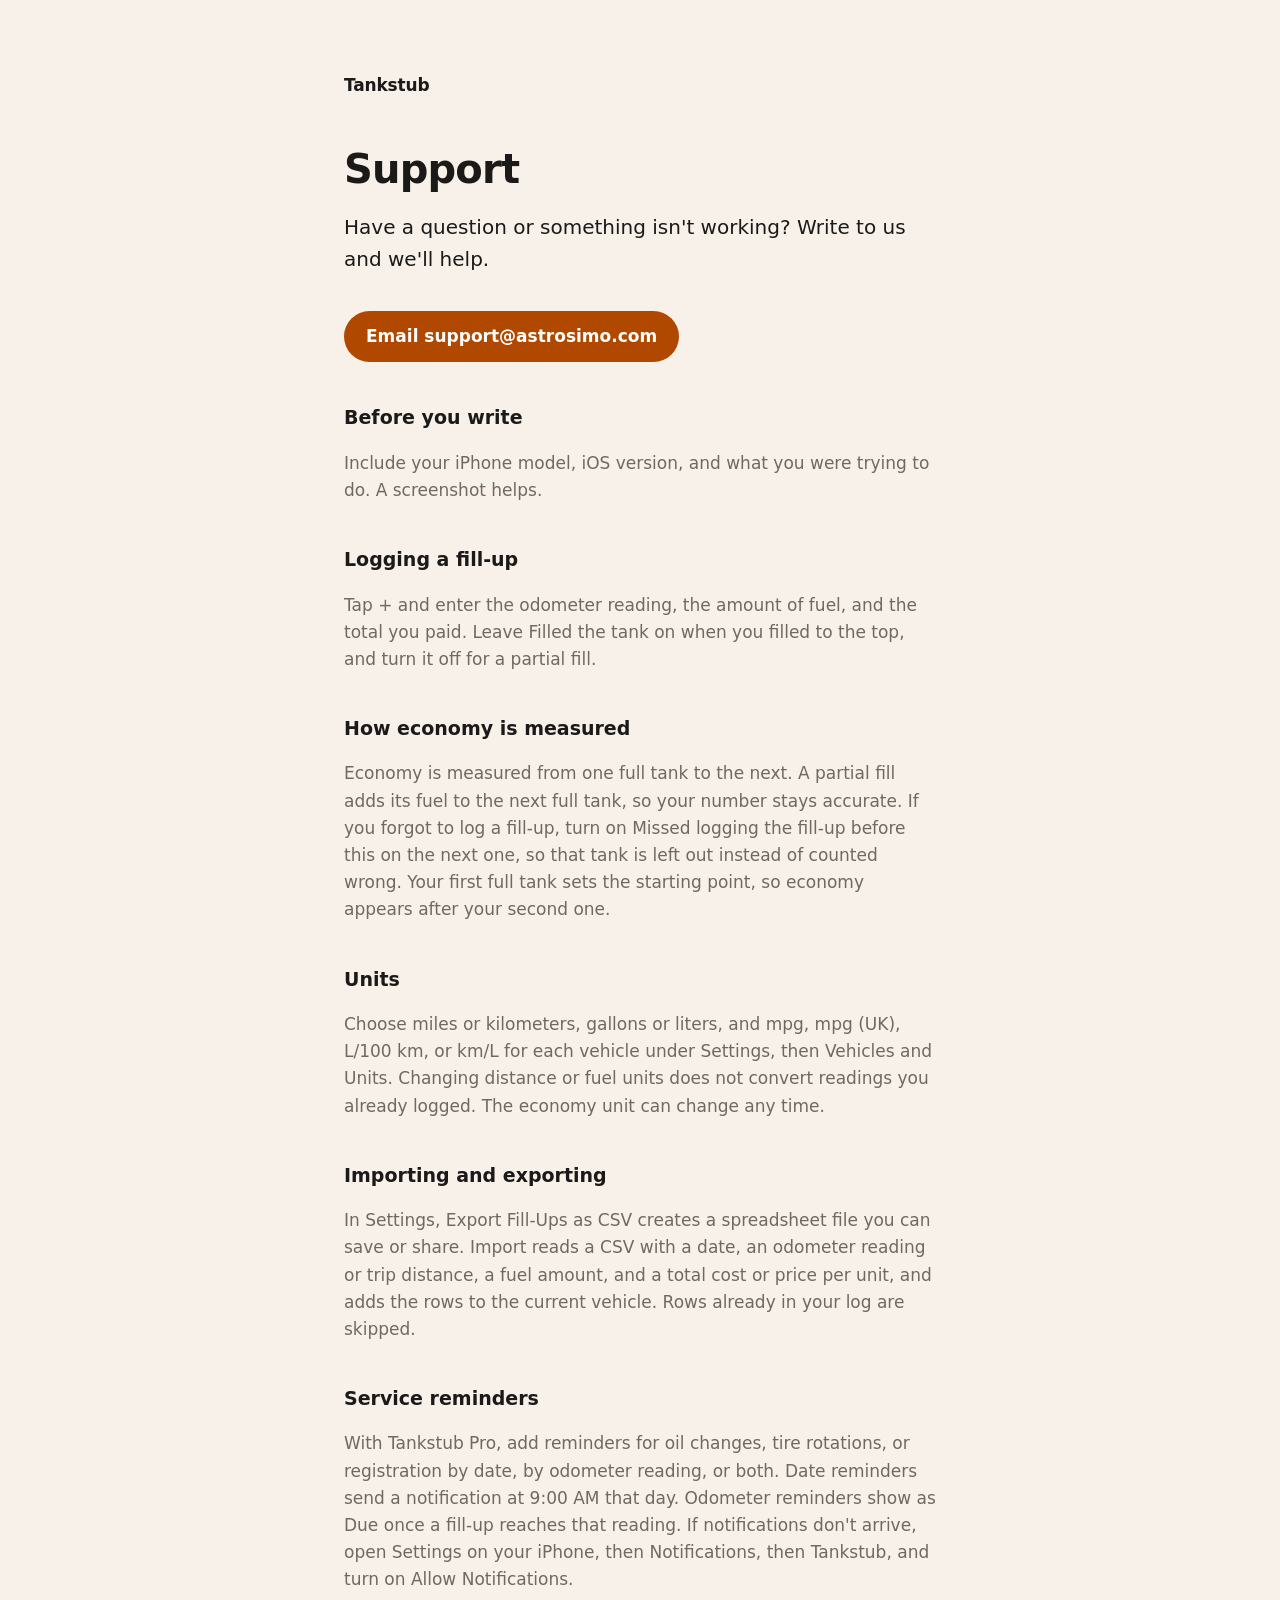
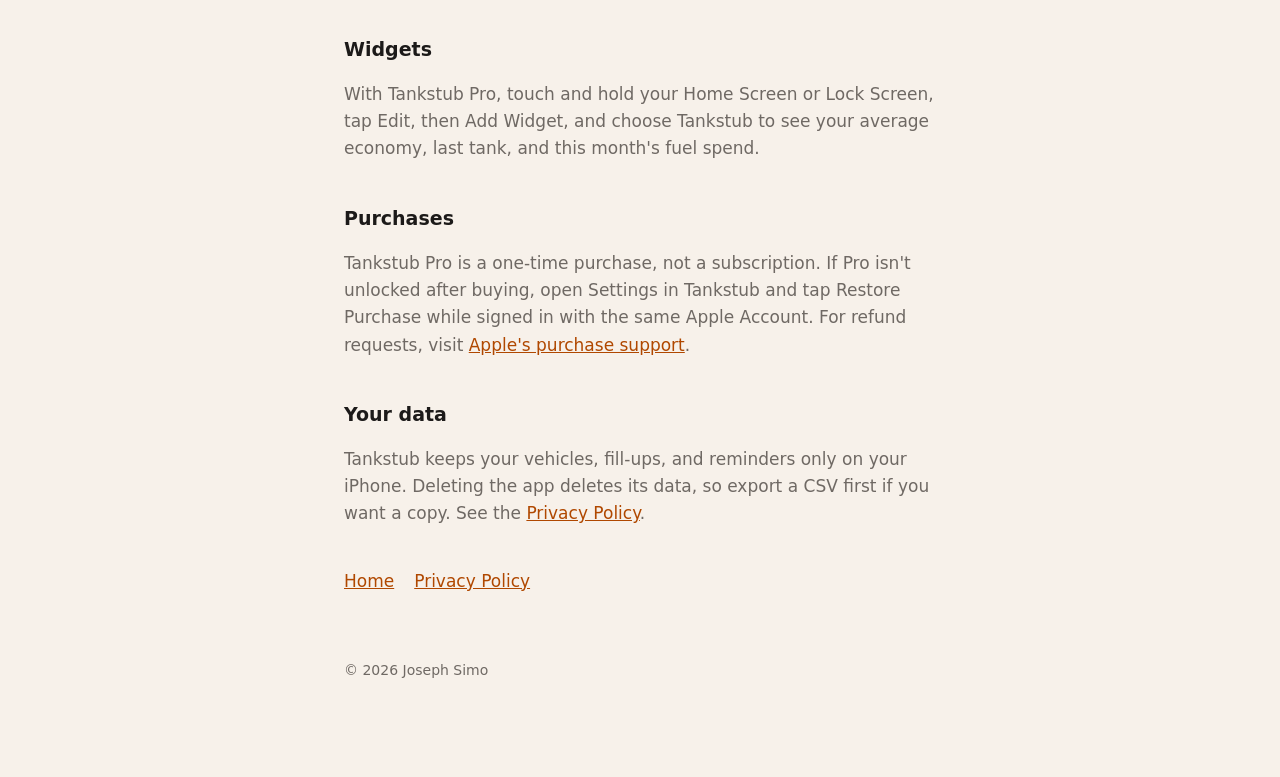
==== support/index.html @ 790f1bb9 "Tankstub home, support, and privacy pages" ====
<!doctype html>
<html lang="en"><head><meta charset="utf-8"><meta name="viewport" content="width=device-width,initial-scale=1">
<title>Support | Tankstub</title>
<meta name="description" content="Help with Tankstub, the fuel economy and fill-up log.">
<link rel="stylesheet" href="../style.css"></head>
<body><main>
<header><a href="../">Tankstub</a></header>
<h1>Support</h1>
<p class="lead">Have a question or something isn't working? Write to us and we'll help.</p>
<a class="button" href="mailto:support@astrosimo.com?subject=Tankstub%20support">Email support@astrosimo.com</a>

<h2>Before you write</h2>
<p>Include your iPhone model, iOS version, and what you were trying to do. A screenshot helps.</p>

<h2>Logging a fill-up</h2>
<p>Tap + and enter the odometer reading, the amount of fuel, and the total you paid. Leave Filled the tank on when you filled to the top, and turn it off for a partial fill.</p>

<h2>How economy is measured</h2>
<p>Economy is measured from one full tank to the next. A partial fill adds its fuel to the next full tank, so your number stays accurate. If you forgot to log a fill-up, turn on Missed logging the fill-up before this on the next one, so that tank is left out instead of counted wrong. Your first full tank sets the starting point, so economy appears after your second one.</p>

<h2>Units</h2>
<p>Choose miles or kilometers, gallons or liters, and mpg, mpg (UK), L/100 km, or km/L for each vehicle under Settings, then Vehicles and Units. Changing distance or fuel units does not convert readings you already logged. The economy unit can change any time.</p>

<h2>Importing and exporting</h2>
<p>In Settings, Export Fill-Ups as CSV creates a spreadsheet file you can save or share. Import reads a CSV with a date, an odometer reading or trip distance, a fuel amount, and a total cost or price per unit, and adds the rows to the current vehicle. Rows already in your log are skipped.</p>

<h2>Service reminders</h2>
<p>With Tankstub Pro, add reminders for oil changes, tire rotations, or registration by date, by odometer reading, or both. Date reminders send a notification at 9:00 AM that day. Odometer reminders show as Due once a fill-up reaches that reading. If notifications don't arrive, open Settings on your iPhone, then Notifications, then Tankstub, and turn on Allow Notifications.</p>

<h2>Widgets</h2>
<p>With Tankstub Pro, touch and hold your Home Screen or Lock Screen, tap Edit, then Add Widget, and choose Tankstub to see your average economy, last tank, and this month's fuel spend.</p>

<h2>Purchases</h2>
<p>Tankstub Pro is a one-time purchase, not a subscription. If Pro isn't unlocked after buying, open Settings in Tankstub and tap Restore Purchase while signed in with the same Apple Account. For refund requests, visit <a href="https://reportaproblem.apple.com">Apple's purchase support</a>.</p>

<h2>Your data</h2>
<p>Tankstub keeps your vehicles, fill-ups, and reminders only on your iPhone. Deleting the app deletes its data, so export a CSV first if you want a copy. See the <a href="../privacy/">Privacy Policy</a>.</p>
<nav><a href="../">Home</a><a href="../privacy/">Privacy Policy</a></nav>
<footer>&copy; 2026 Joseph Simo</footer>
</main></body></html>
---- style.css ----
:root{--bg:#f7f1ea;--fg:#1c1a19;--muted:#6f6964;--accent:#b04800;--card:#fff}
@media (prefers-color-scheme:dark){:root{--bg:#1a1511;--fg:#f5f2ee;--muted:#aaa49e;--accent:#ff9f5a;--card:#261f19}}
*{box-sizing:border-box}
body{margin:0;background:var(--bg);color:var(--fg);font:17px/1.6 -apple-system,BlinkMacSystemFont,"SF Pro Text","Inter",system-ui,sans-serif;-webkit-font-smoothing:antialiased}
main{max-width:640px;margin:0 auto;padding:72px 24px 96px}
header a{color:var(--fg);text-decoration:none;font-weight:600;letter-spacing:-.01em}
h1{font-size:40px;line-height:1.1;letter-spacing:-.02em;margin:48px 0 12px}
h2{font-size:19px;margin:40px 0 6px}
p,li{color:var(--muted)}
.lead{font-size:20px;color:var(--fg)}
a{color:var(--accent)}
.button{display:inline-block;margin-top:16px;padding:12px 22px;border-radius:999px;background:var(--accent);color:#fff;text-decoration:none;font-weight:600}
nav{margin-top:40px;display:flex;gap:20px}
footer{margin-top:64px;font-size:14px;color:var(--muted)}
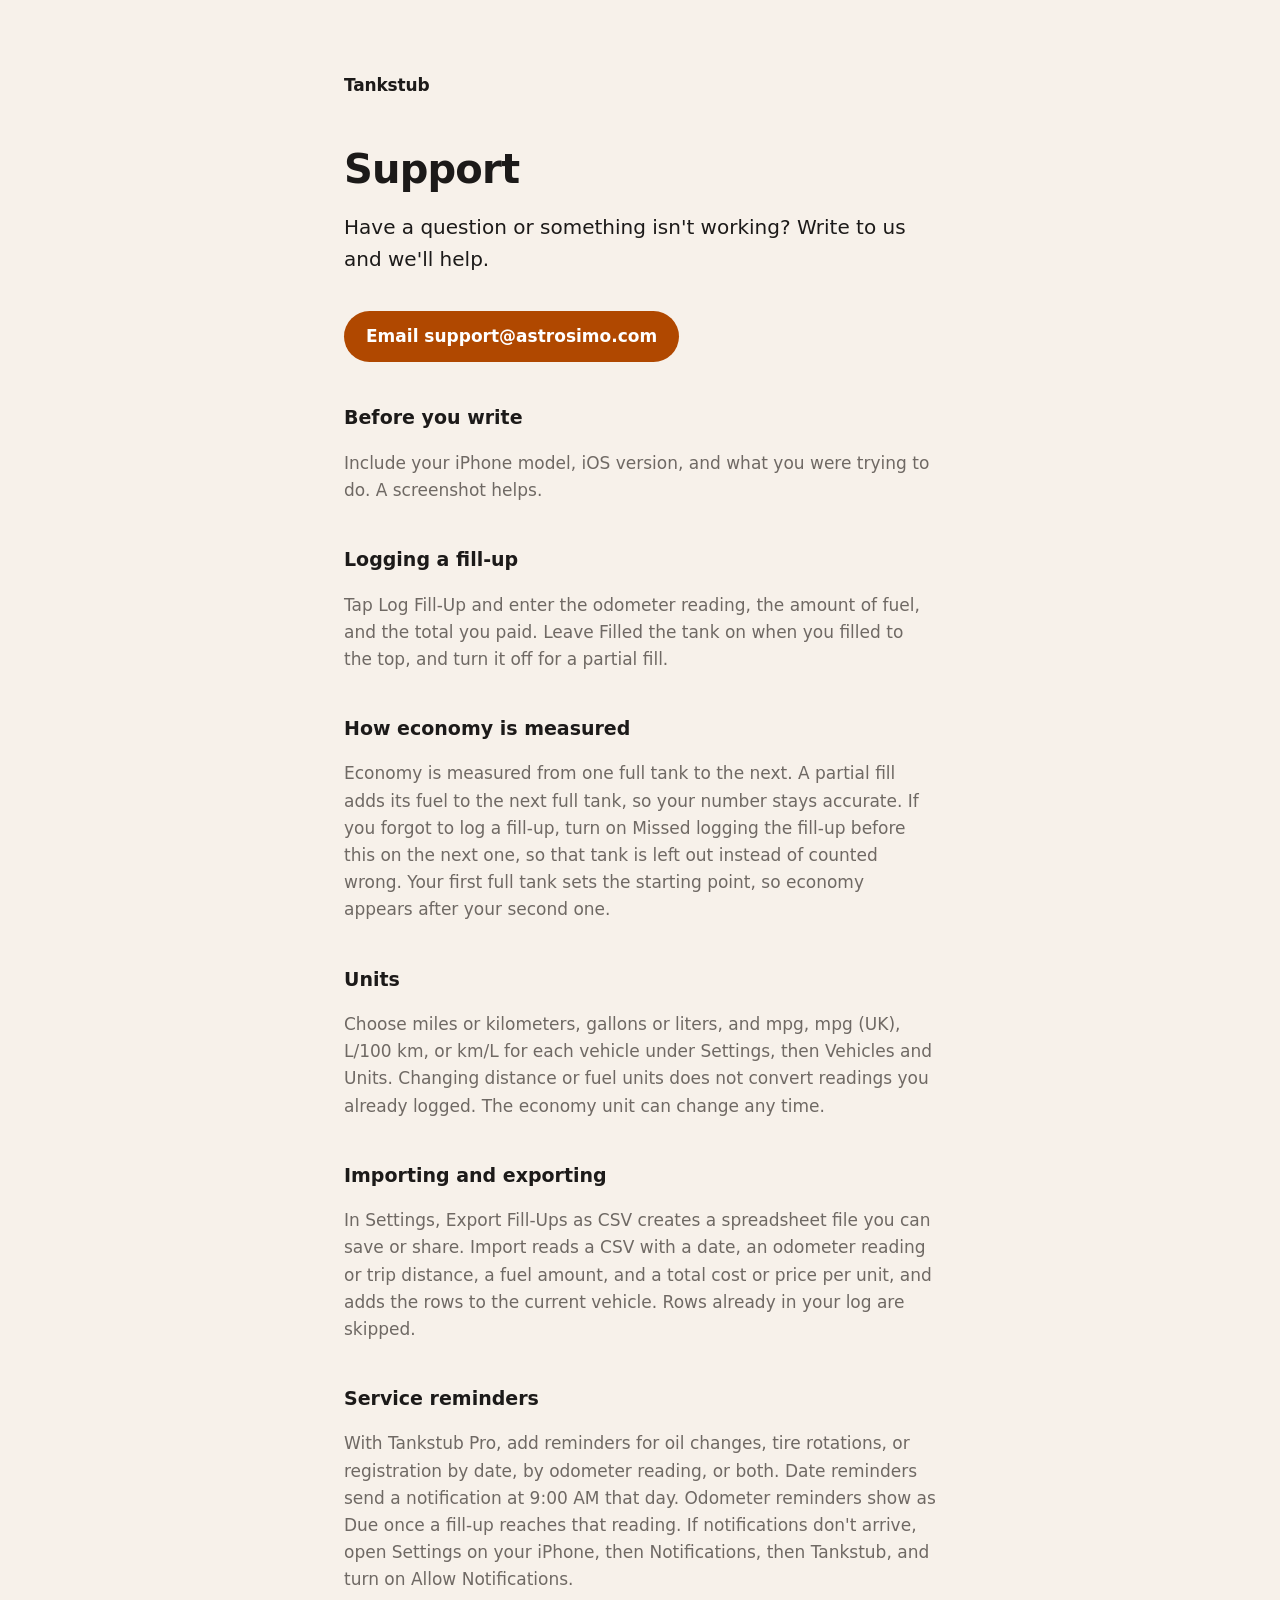
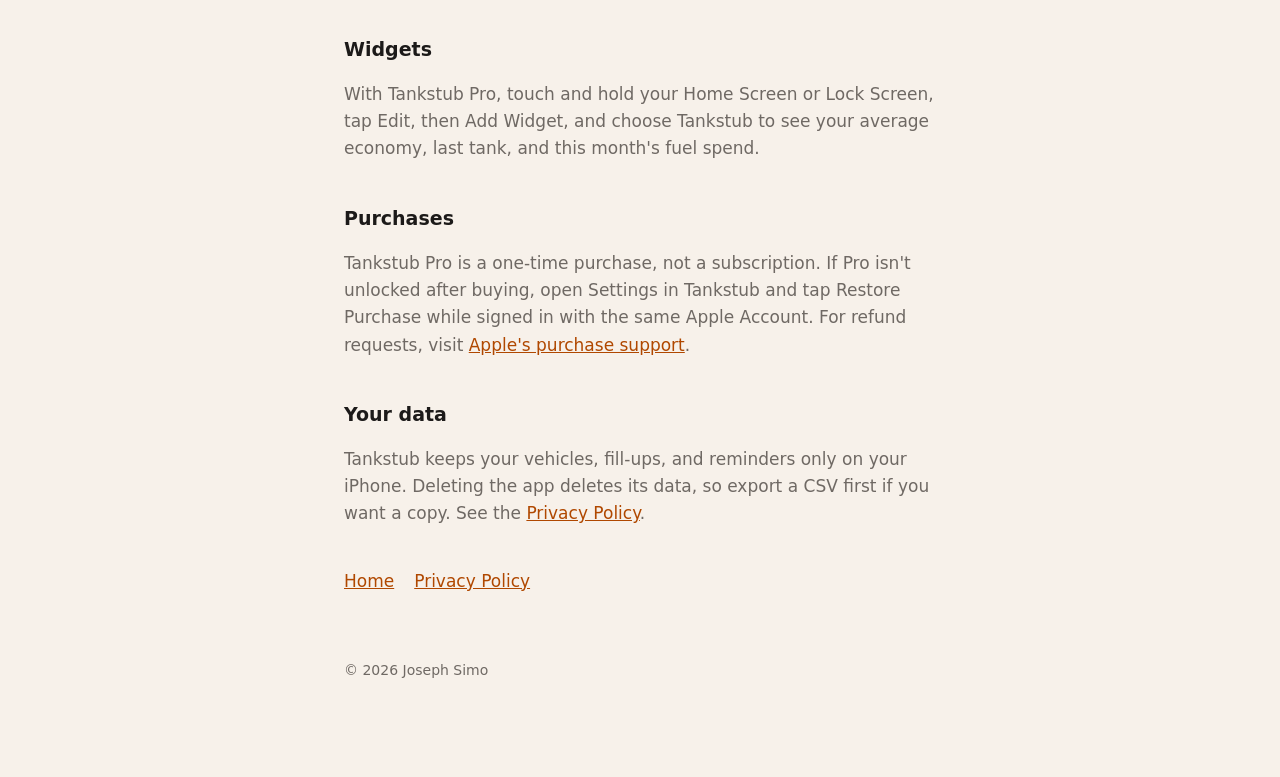
==== commit 933370d1: "Support: match Log Fill-Up button label" ====
--- a/support/index.html
+++ b/support/index.html
@@ -13,7 +13,7 @@
 <p>Include your iPhone model, iOS version, and what you were trying to do. A screenshot helps.</p>
 
 <h2>Logging a fill-up</h2>
-<p>Tap + and enter the odometer reading, the amount of fuel, and the total you paid. Leave Filled the tank on when you filled to the top, and turn it off for a partial fill.</p>
+<p>Tap Log Fill-Up and enter the odometer reading, the amount of fuel, and the total you paid. Leave Filled the tank on when you filled to the top, and turn it off for a partial fill.</p>
 
 <h2>How economy is measured</h2>
 <p>Economy is measured from one full tank to the next. A partial fill adds its fuel to the next full tank, so your number stays accurate. If you forgot to log a fill-up, turn on Missed logging the fill-up before this on the next one, so that tank is left out instead of counted wrong. Your first full tank sets the starting point, so economy appears after your second one.</p>
